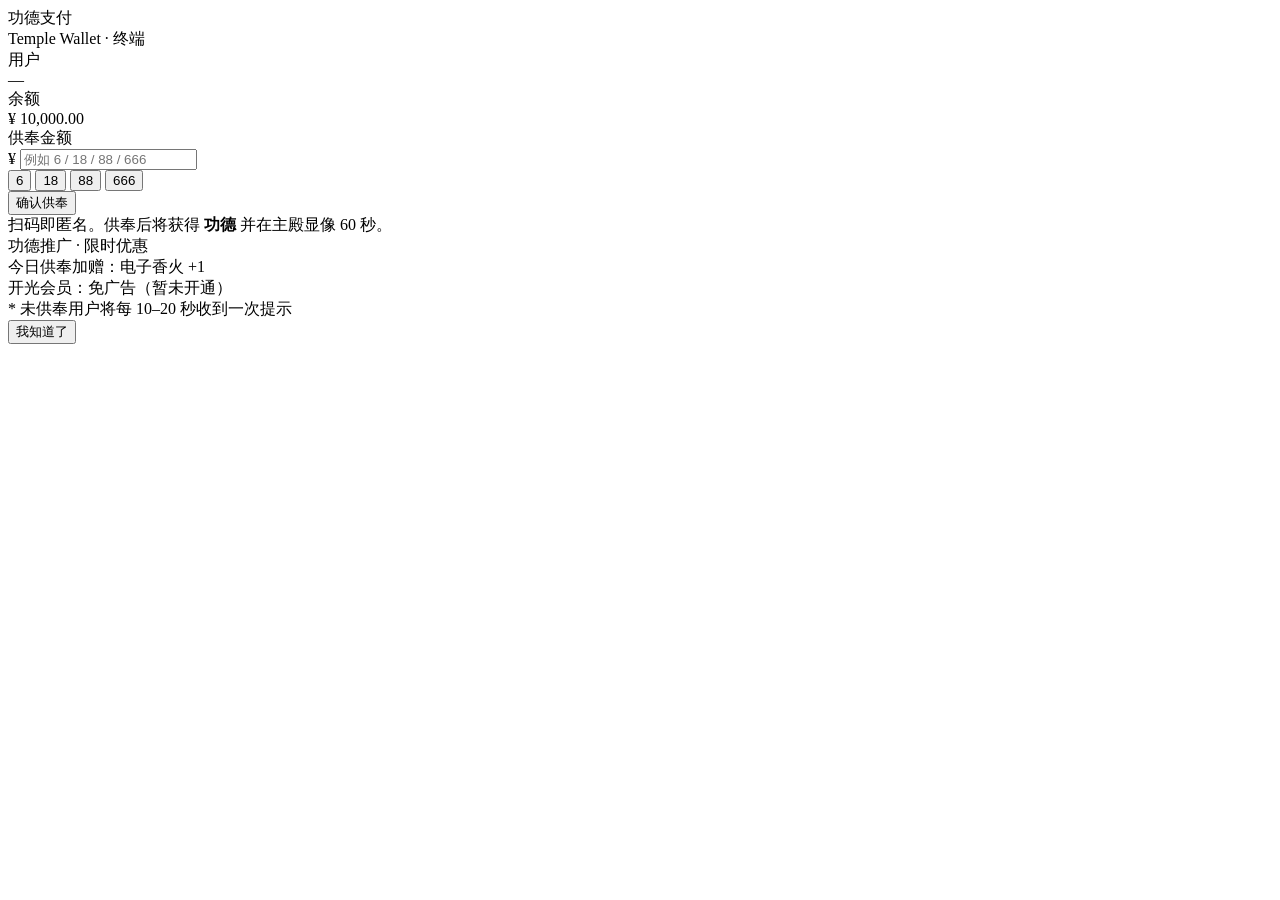
==== docs/pay/index.html @ ab02a0a1 "Add initial HTML structure for payment page" ====
<!doctype html>
<html lang="en">
<head>
  <meta charset="utf-8" />
  <meta name="viewport" content="width=device-width,initial-scale=1,maximum-scale=1" />
  <title>功德 Pay</title>
  <link rel="stylesheet" href="./pay.css" />
</head>
<body>
  <div id="phone">
    <header id="topbar">
      <div class="brand">功德支付</div>
      <div class="sub">Temple Wallet · 终端</div>
    </header>

    <main id="screen">
      <section class="card">
        <div class="row">
          <div class="label">用户</div>
          <div id="user" class="value mono">—</div>
        </div>
        <div class="row">
          <div class="label">余额</div>
          <div id="balance" class="value mono">¥ 10,000.00</div>
        </div>
      </section>

      <section class="card">
        <div class="title">供奉金额</div>
        <div class="inputWrap">
          <span class="yen">¥</span>
          <input id="amount" inputmode="decimal" placeholder="例如 6 / 18 / 88 / 666" />
        </div>

        <div class="quick">
          <button class="q" data-amt="6">6</button>
          <button class="q" data-amt="18">18</button>
          <button class="q" data-amt="88">88</button>
          <button class="q" data-amt="666">666</button>
        </div>

        <button id="donate" class="primary">确认供奉</button>
        <div id="status" class="status"></div>
      </section>

      <section class="hint">
        扫码即匿名。供奉后将获得 <b>功德</b> 并在主殿显像 60 秒。
      </section>
    </main>
  </div>

  <!-- Ad modal -->
  <div id="adModal" class="modal hidden" role="dialog" aria-modal="true">
    <div class="modalCard">
      <div class="adTitle">功德推广 · 限时优惠</div>
      <div class="adBody">
        <div class="adLine">今日供奉加赠：电子香火 +1</div>
        <div class="adLine">开光会员：免广告（暂未开通）</div>
        <div class="adLine tiny mono">* 未供奉用户将每 10–20 秒收到一次提示</div>
      </div>
      <button id="closeAd" class="ghost">我知道了</button>
    </div>
  </div>

  <script type="module" src="./pay.js"></script>
</body>
</html>
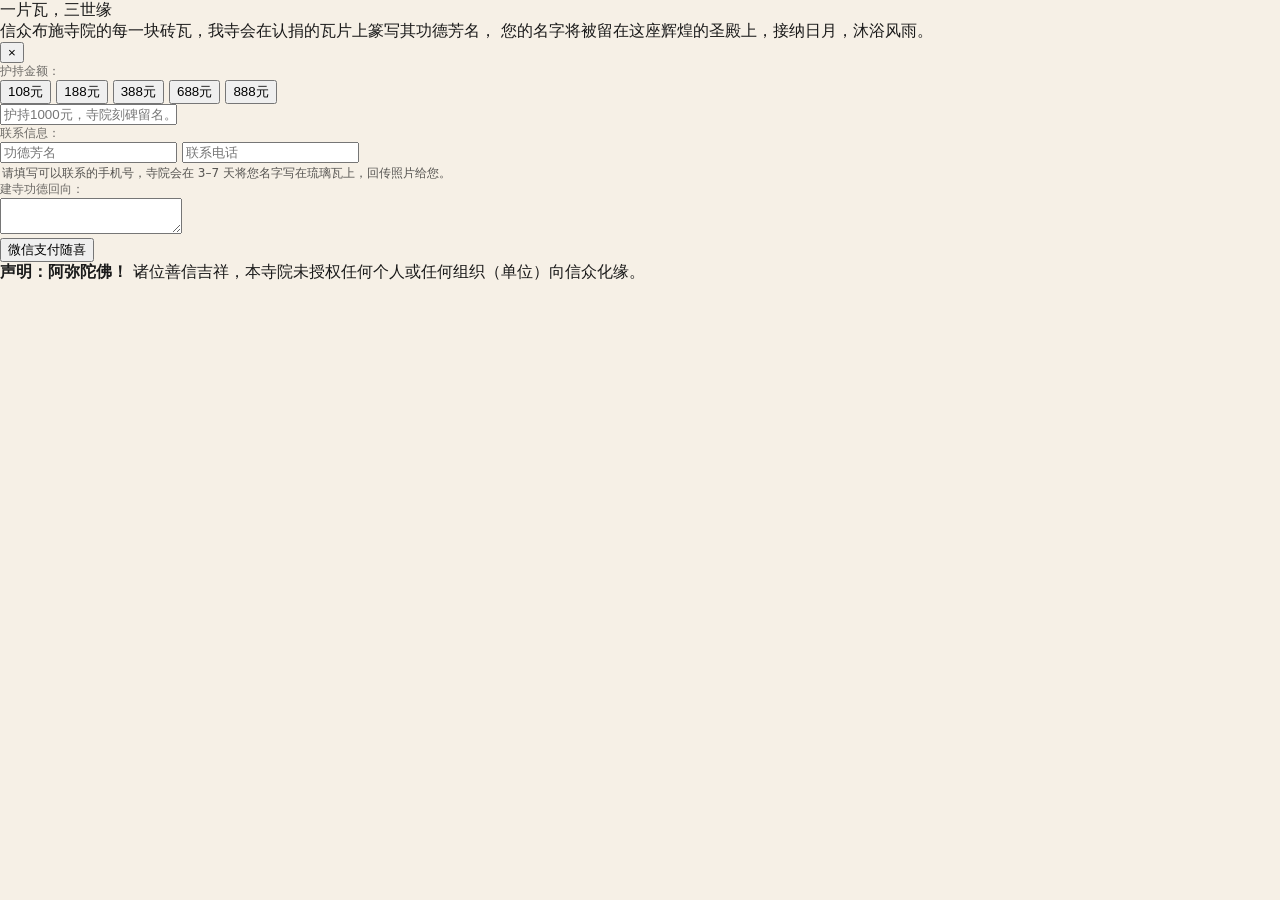
==== commit 3fcfefe3: "Update index.html" ====
--- a/docs/pay/index.html
+++ b/docs/pay/index.html
@@ -1,65 +1,64 @@
 <!doctype html>
-<html lang="en">
+<html lang="zh-CN">
 <head>
   <meta charset="utf-8" />
   <meta name="viewport" content="width=device-width,initial-scale=1,maximum-scale=1" />
-  <title>功德 Pay</title>
+  <title>功德支付</title>
   <link rel="stylesheet" href="./pay.css" />
 </head>
 <body>
-  <div id="phone">
-    <header id="topbar">
-      <div class="brand">功德支付</div>
-      <div class="sub">Temple Wallet · 终端</div>
-    </header>
-
-    <main id="screen">
-      <section class="card">
-        <div class="row">
-          <div class="label">用户</div>
-          <div id="user" class="value mono">—</div>
-        </div>
-        <div class="row">
-          <div class="label">余额</div>
-          <div id="balance" class="value mono">¥ 10,000.00</div>
-        </div>
-      </section>
-
-      <section class="card">
-        <div class="title">供奉金额</div>
-        <div class="inputWrap">
-          <span class="yen">¥</span>
-          <input id="amount" inputmode="decimal" placeholder="例如 6 / 18 / 88 / 666" />
-        </div>
-
-        <div class="quick">
-          <button class="q" data-amt="6">6</button>
-          <button class="q" data-amt="18">18</button>
-          <button class="q" data-amt="88">88</button>
-          <button class="q" data-amt="666">666</button>
-        </div>
-
-        <button id="donate" class="primary">确认供奉</button>
-        <div id="status" class="status"></div>
-      </section>
-
-      <section class="hint">
-        扫码即匿名。供奉后将获得 <b>功德</b> 并在主殿显像 60 秒。
-      </section>
-    </main>
+  <!-- background content (faded, like screenshot) -->
+  <div class="bg">
+    <div class="bg-title">一片瓦，三世缘</div>
+    <div class="bg-text">
+      信众布施寺院的每一块砖瓦，我寺会在认捐的瓦片上篆写其功德芳名，
+      您的名字将被留在这座辉煌的圣殿上，接纳日月，沐浴风雨。
+    </div>
   </div>
 
-  <!-- Ad modal -->
-  <div id="adModal" class="modal hidden" role="dialog" aria-modal="true">
-    <div class="modalCard">
-      <div class="adTitle">功德推广 · 限时优惠</div>
-      <div class="adBody">
-        <div class="adLine">今日供奉加赠：电子香火 +1</div>
-        <div class="adLine">开光会员：免广告（暂未开通）</div>
-        <div class="adLine tiny mono">* 未供奉用户将每 10–20 秒收到一次提示</div>
+  <!-- modal sheet -->
+  <div class="sheet">
+    <button class="close" id="closeBtn" aria-label="close">×</button>
+
+    <div class="section">
+      <div class="label">护持金额：</div>
+      <div class="amt-grid" id="amtGrid">
+        <button class="amt selected" data-amt="108">108元</button>
+        <button class="amt" data-amt="188">188元</button>
+        <button class="amt" data-amt="388">388元</button>
+        <button class="amt" data-amt="688">688元</button>
+        <button class="amt" data-amt="888">888元</button>
+
+        <div class="amt custom">
+          <input id="customAmt" inputmode="decimal" placeholder="护持1000元，寺院刻碑留名。" />
+        </div>
       </div>
-      <button id="closeAd" class="ghost">我知道了</button>
     </div>
+
+    <div class="section">
+      <div class="label">联系信息：</div>
+      <input id="nameInput" class="field" placeholder="功德芳名" />
+      <input id="phoneInput" class="field" inputmode="tel" placeholder="联系电话" />
+      <div class="hint">
+        请填写可以联系的手机号，寺院会在 3–7 天将您名字写在琉璃瓦上，回传照片给您。
+      </div>
+    </div>
+
+    <div class="section">
+      <div class="label">建寺功德回向：</div>
+      <textarea id="wishInput" class="field textarea" placeholder=""></textarea>
+    </div>
+
+    <button id="payBtn" class="pay">
+      微信支付随喜
+    </button>
+
+    <div class="disclaimer">
+      <b>声明：阿弥陀佛！</b> 诸位善信吉祥，本寺院未授权任何个人或任何组织（单位）向信众化缘。
+    </div>
+
+    <div class="status" id="status"></div>
+    <div class="mini" id="miniUser"></div>
   </div>
 
   <script type="module" src="./pay.js"></script>
--- a/docs/pay/pay.css
+++ b/docs/pay/pay.css
@@ -0,0 +1,166 @@
+html, body {
+  height: 100%;
+  margin: 0;
+  background: #f6f0e6;
+  font-family: ui-sans-serif, system-ui, -apple-system, Segoe UI, Roboto, Arial;
+  color: #1a1a1a;
+}
+
+#phone {
+  max-width: 420px;
+  margin: 0 auto;
+  min-height: 100%;
+  padding: 14px 12px 20px;
+  box-sizing: border-box;
+}
+
+#topbar {
+  padding: 10px 10px 14px;
+  border-radius: 16px;
+  background: linear-gradient(180deg, rgba(255,255,255,0.85), rgba(255,255,255,0.55));
+  border: 1px solid rgba(0,0,0,0.08);
+  backdrop-filter: blur(8px);
+}
+
+.brand {
+  font-weight: 650;
+  letter-spacing: 1px;
+  font-size: 18px;
+}
+
+.sub {
+  margin-top: 3px;
+  opacity: 0.62;
+  font-size: 12px;
+}
+
+#screen {
+  margin-top: 12px;
+  display: grid;
+  gap: 12px;
+}
+
+.card {
+  border-radius: 18px;
+  padding: 14px;
+  background: rgba(255,255,255,0.78);
+  border: 1px solid rgba(0,0,0,0.08);
+  box-shadow: 0 18px 40px rgba(0,0,0,0.06);
+}
+
+.row {
+  display: flex;
+  justify-content: space-between;
+  align-items: baseline;
+  padding: 6px 0;
+}
+.label { opacity: 0.62; font-size: 12px; }
+.value { font-weight: 600; }
+.mono { font-family: ui-monospace, SFMono-Regular, Menlo, Consolas, monospace; }
+
+.title {
+  font-weight: 650;
+  margin-bottom: 10px;
+  letter-spacing: 0.6px;
+}
+
+.inputWrap {
+  display: flex;
+  align-items: center;
+  gap: 10px;
+  border-radius: 14px;
+  border: 1px solid rgba(0,0,0,0.10);
+  background: rgba(250, 246, 238, 0.85);
+  padding: 10px 12px;
+}
+
+.yen { opacity: 0.75; font-weight: 650; }
+
+#amount {
+  width: 100%;
+  border: 0;
+  outline: none;
+  background: transparent;
+  font-size: 16px;
+}
+
+.quick {
+  display: grid;
+  grid-template-columns: repeat(4, 1fr);
+  gap: 8px;
+  margin: 10px 0 12px;
+}
+
+.q {
+  border: 1px solid rgba(0,0,0,0.10);
+  background: rgba(255,255,255,0.85);
+  border-radius: 14px;
+  padding: 10px 0;
+  cursor: pointer;
+}
+
+.primary {
+  width: 100%;
+  border: 1px solid rgba(0,0,0,0.12);
+  background: #1a1a1a;
+  color: #fff;
+  padding: 12px 12px;
+  border-radius: 16px;
+  cursor: pointer;
+  font-weight: 650;
+  letter-spacing: 0.6px;
+}
+
+.status {
+  margin-top: 10px;
+  font-size: 12px;
+  opacity: 0.75;
+  min-height: 16px;
+}
+
+.hint {
+  opacity: 0.72;
+  font-size: 12px;
+  line-height: 1.35;
+  padding: 2px 2px 0;
+}
+
+/* Ads */
+.modal {
+  position: fixed;
+  inset: 0;
+  background: rgba(0,0,0,0.38);
+  display: grid;
+  place-items: center;
+  padding: 18px;
+}
+
+.modal.hidden { display: none; }
+
+.modalCard {
+  width: min(420px, 100%);
+  border-radius: 18px;
+  background: rgba(255,255,255,0.92);
+  border: 1px solid rgba(0,0,0,0.10);
+  padding: 14px;
+  box-shadow: 0 28px 60px rgba(0,0,0,0.18);
+}
+
+.adTitle {
+  font-weight: 700;
+  letter-spacing: 0.6px;
+  margin-bottom: 10px;
+}
+
+.adLine { margin: 6px 0; }
+.tiny { font-size: 11px; opacity: 0.7; }
+
+.ghost {
+  width: 100%;
+  margin-top: 12px;
+  padding: 10px 12px;
+  border-radius: 14px;
+  border: 1px solid rgba(0,0,0,0.12);
+  background: rgba(255,255,255,0.8);
+  cursor: pointer;
+}
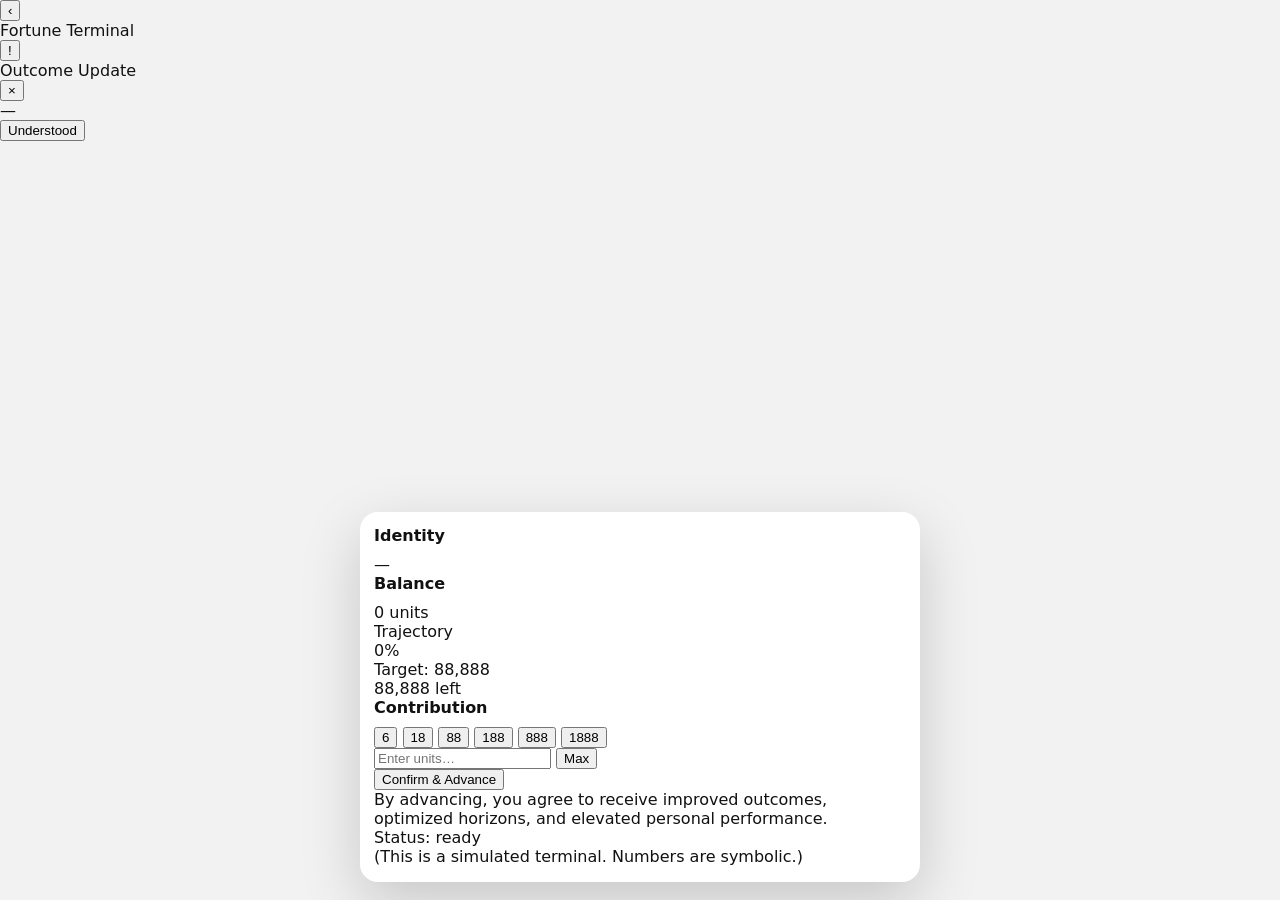
==== commit ae8fcf9e: "Update index.html" ====
--- a/docs/pay/index.html
+++ b/docs/pay/index.html
@@ -1,66 +1,98 @@
 <!doctype html>
-<html lang="zh-CN">
+<html lang="en">
 <head>
   <meta charset="utf-8" />
-  <meta name="viewport" content="width=device-width,initial-scale=1,maximum-scale=1" />
-  <title>功德支付</title>
+  <meta name="viewport" content="width=device-width,initial-scale=1, viewport-fit=cover" />
+  <title>Fortune Terminal</title>
   <link rel="stylesheet" href="./pay.css" />
 </head>
 <body>
-  <!-- background content (faded, like screenshot) -->
-  <div class="bg">
-    <div class="bg-title">一片瓦，三世缘</div>
-    <div class="bg-text">
-      信众布施寺院的每一块砖瓦，我寺会在认捐的瓦片上篆写其功德芳名，
-      您的名字将被留在这座辉煌的圣殿上，接纳日月，沐浴风雨。
+  <div class="phone">
+    <header class="topbar">
+      <button class="icon" id="backBtn" aria-label="Back">‹</button>
+      <div class="title">Fortune Terminal</div>
+      <button class="icon" id="warnBtn" aria-label="Info">!</button>
+    </header>
+
+    <main class="sheet">
+      <section class="card">
+        <div class="row">
+          <div class="label">Identity</div>
+          <div class="value mono" id="username">—</div>
+        </div>
+
+        <div class="row">
+          <div class="label">Balance</div>
+          <div class="value mono"><span id="total">0</span> units</div>
+        </div>
+
+        <div class="progressWrap">
+          <div class="progressTop">
+            <div class="muted">Trajectory</div>
+            <div class="muted mono"><span id="pct">0</span>%</div>
+          </div>
+          <div class="bar">
+            <div class="fill" id="fill"></div>
+          </div>
+          <div class="progressBottom">
+            <div class="muted">Target: 88,888</div>
+            <div class="muted mono"><span id="remaining">88,888</span> left</div>
+          </div>
+        </div>
+      </section>
+
+      <section class="card">
+        <div class="label">Contribution</div>
+
+        <div class="presetRow">
+          <button class="pill" data-amt="6">6</button>
+          <button class="pill" data-amt="18">18</button>
+          <button class="pill" data-amt="88">88</button>
+          <button class="pill" data-amt="188">188</button>
+          <button class="pill" data-amt="888">888</button>
+          <button class="pill" data-amt="1888">1888</button>
+        </div>
+
+        <div class="inputRow">
+          <input id="amountInput" inputmode="numeric" pattern="[0-9]*" placeholder="Enter units…" />
+          <button id="maxBtn" class="ghost">Max</button>
+        </div>
+
+        <button id="payBtn" class="payBtn">
+          Confirm &amp; Advance
+        </button>
+
+        <div class="fineprint">
+          By advancing, you agree to receive improved outcomes, optimized horizons, and elevated personal performance.
+        </div>
+      </section>
+
+      <section class="card soft">
+        <div class="tiny">
+          Status: <span id="status" class="mono">ready</span>
+        </div>
+        <div class="tiny">
+          (This is a simulated terminal. Numbers are symbolic.)
+        </div>
+      </section>
+    </main>
+  </div>
+
+  <!-- modal -->
+  <div class="modal" id="modal" aria-hidden="true">
+    <div class="modalBackdrop" id="modalClose"></div>
+    <div class="modalCard">
+      <div class="modalHeader">
+        <div class="modalTitle">Outcome Update</div>
+        <button class="icon" id="modalX" aria-label="Close">×</button>
+      </div>
+      <div class="modalBody" id="modalBody">
+        —
+      </div>
+      <button class="modalBtn" id="modalOk">Understood</button>
     </div>
   </div>
 
-  <!-- modal sheet -->
-  <div class="sheet">
-    <button class="close" id="closeBtn" aria-label="close">×</button>
-
-    <div class="section">
-      <div class="label">护持金额：</div>
-      <div class="amt-grid" id="amtGrid">
-        <button class="amt selected" data-amt="108">108元</button>
-        <button class="amt" data-amt="188">188元</button>
-        <button class="amt" data-amt="388">388元</button>
-        <button class="amt" data-amt="688">688元</button>
-        <button class="amt" data-amt="888">888元</button>
-
-        <div class="amt custom">
-          <input id="customAmt" inputmode="decimal" placeholder="护持1000元，寺院刻碑留名。" />
-        </div>
-      </div>
-    </div>
-
-    <div class="section">
-      <div class="label">联系信息：</div>
-      <input id="nameInput" class="field" placeholder="功德芳名" />
-      <input id="phoneInput" class="field" inputmode="tel" placeholder="联系电话" />
-      <div class="hint">
-        请填写可以联系的手机号，寺院会在 3–7 天将您名字写在琉璃瓦上，回传照片给您。
-      </div>
-    </div>
-
-    <div class="section">
-      <div class="label">建寺功德回向：</div>
-      <textarea id="wishInput" class="field textarea" placeholder=""></textarea>
-    </div>
-
-    <button id="payBtn" class="pay">
-      微信支付随喜
-    </button>
-
-    <div class="disclaimer">
-      <b>声明：阿弥陀佛！</b> 诸位善信吉祥，本寺院未授权任何个人或任何组织（单位）向信众化缘。
-    </div>
-
-    <div class="status" id="status"></div>
-    <div class="mini" id="miniUser"></div>
-  </div>
-
-  <script type="module" src="./pay.js"></script>
+  <script type="module" src="./pay.js?v=pay3"></script>
 </body>
 </html>
--- a/docs/pay/pay.css
+++ b/docs/pay/pay.css
@@ -1,166 +1,166 @@
 html, body {
   height: 100%;
   margin: 0;
-  background: #f6f0e6;
-  font-family: ui-sans-serif, system-ui, -apple-system, Segoe UI, Roboto, Arial;
-  color: #1a1a1a;
+  font-family: ui-sans-serif, system-ui, -apple-system, "PingFang SC", "Hiragino Sans GB", "Microsoft YaHei", Arial;
+  background: #f2f2f2;
+  color: #111;
 }
 
-#phone {
-  max-width: 420px;
+.bg {
+  padding: 22px 18px 260px;
+  max-width: 520px;
   margin: 0 auto;
-  min-height: 100%;
-  padding: 14px 12px 20px;
+  opacity: 0.55;
+}
+
+.bg-title {
+  font-size: 18px;
+  font-weight: 700;
+  text-align: center;
+  margin: 8px 0 14px;
+}
+
+.bg-text {
+  font-size: 16px;
+  line-height: 1.6;
+  color: #111;
+}
+
+/* Modal sheet */
+.sheet {
+  position: fixed;
+  left: 12px;
+  right: 12px;
+  bottom: 18px;
+  max-width: 560px;
+  margin: 0 auto;
+
+  background: #fff;
+  border-radius: 18px;
+  box-shadow: 0 20px 60px rgba(0,0,0,0.18);
+  padding: 14px 14px 16px;
   box-sizing: border-box;
 }
 
-#topbar {
-  padding: 10px 10px 14px;
-  border-radius: 16px;
-  background: linear-gradient(180deg, rgba(255,255,255,0.85), rgba(255,255,255,0.55));
+.close {
+  position: absolute;
+  right: 10px;
+  top: 8px;
+  width: 34px;
+  height: 34px;
+  border-radius: 999px;
   border: 1px solid rgba(0,0,0,0.08);
-  backdrop-filter: blur(8px);
+  background: #fff;
+  font-size: 22px;
+  line-height: 32px;
+  cursor: pointer;
+  color: rgba(0,0,0,0.55);
 }
 
-.brand {
+.section { margin-top: 14px; }
+
+.label {
+  font-size: 16px;
   font-weight: 650;
-  letter-spacing: 1px;
-  font-size: 18px;
+  margin-bottom: 10px;
 }
 
-.sub {
-  margin-top: 3px;
-  opacity: 0.62;
-  font-size: 12px;
+.amt-grid {
+  display: grid;
+  grid-template-columns: repeat(4, 1fr);
+  gap: 10px;
 }
 
-#screen {
-  margin-top: 12px;
-  display: grid;
-  gap: 12px;
+.amt {
+  border-radius: 10px;
+  border: 1px solid rgba(0,0,0,0.14);
+  background: #fff;
+  padding: 12px 0;
+  font-size: 16px;
+  cursor: pointer;
 }
 
-.card {
-  border-radius: 18px;
-  padding: 14px;
-  background: rgba(255,255,255,0.78);
-  border: 1px solid rgba(0,0,0,0.08);
-  box-shadow: 0 18px 40px rgba(0,0,0,0.06);
+.amt.selected {
+  border: 2px solid #4a82ff;
+  padding: 11px 0; /* compensate for thicker border */
 }
 
-.row {
+.amt.custom {
+  grid-column: 2 / 5;
+  border-radius: 10px;
+  border: 1px solid rgba(0,0,0,0.14);
+  padding: 0;
   display: flex;
-  justify-content: space-between;
-  align-items: baseline;
-  padding: 6px 0;
-}
-.label { opacity: 0.62; font-size: 12px; }
-.value { font-weight: 600; }
-.mono { font-family: ui-monospace, SFMono-Regular, Menlo, Consolas, monospace; }
-
-.title {
-  font-weight: 650;
-  margin-bottom: 10px;
-  letter-spacing: 0.6px;
+  align-items: center;
+  background: #fff;
 }
 
-.inputWrap {
-  display: flex;
-  align-items: center;
-  gap: 10px;
-  border-radius: 14px;
-  border: 1px solid rgba(0,0,0,0.10);
-  background: rgba(250, 246, 238, 0.85);
-  padding: 10px 12px;
-}
-
-.yen { opacity: 0.75; font-weight: 650; }
-
-#amount {
+.amt.custom input {
   width: 100%;
   border: 0;
   outline: none;
-  background: transparent;
-  font-size: 16px;
+  font-size: 15px;
+  padding: 12px 10px;
+  border-radius: 10px;
 }
 
-.quick {
-  display: grid;
-  grid-template-columns: repeat(4, 1fr);
-  gap: 8px;
-  margin: 10px 0 12px;
+.field {
+  width: 100%;
+  box-sizing: border-box;
+  border-radius: 10px;
+  border: 1px solid rgba(0,0,0,0.14);
+  padding: 12px 10px;
+  font-size: 16px;
+  margin-top: 10px;
 }
 
-.q {
-  border: 1px solid rgba(0,0,0,0.10);
-  background: rgba(255,255,255,0.85);
-  border-radius: 14px;
-  padding: 10px 0;
+.textarea {
+  min-height: 96px;
+  resize: none;
+}
+
+.hint {
+  margin-top: 10px;
+  font-size: 14px;
+  line-height: 1.4;
+  color: rgba(0,0,0,0.62);
+}
+
+.pay {
+  width: 100%;
+  margin-top: 16px;
+  border: 0;
+  border-radius: 12px;
+  background: #07c160; /* WeChat green */
+  color: #fff;
+  padding: 14px 12px;
+  font-size: 18px;
+  font-weight: 700;
   cursor: pointer;
 }
 
-.primary {
-  width: 100%;
-  border: 1px solid rgba(0,0,0,0.12);
-  background: #1a1a1a;
-  color: #fff;
-  padding: 12px 12px;
-  border-radius: 16px;
-  cursor: pointer;
-  font-weight: 650;
-  letter-spacing: 0.6px;
+.pay:disabled {
+  opacity: 0.65;
+  cursor: not-allowed;
+}
+
+.disclaimer {
+  margin-top: 12px;
+  color: #d10000;
+  font-size: 14px;
+  line-height: 1.45;
 }
 
 .status {
   margin-top: 10px;
-  font-size: 12px;
-  opacity: 0.75;
-  min-height: 16px;
+  font-size: 14px;
+  color: rgba(0,0,0,0.65);
+  min-height: 18px;
 }
 
-.hint {
-  opacity: 0.72;
+.mini {
+  margin-top: 6px;
   font-size: 12px;
-  line-height: 1.35;
-  padding: 2px 2px 0;
+  color: rgba(0,0,0,0.48);
+  font-family: ui-monospace, SFMono-Regular, Menlo, Consolas, monospace;
 }
-
-/* Ads */
-.modal {
-  position: fixed;
-  inset: 0;
-  background: rgba(0,0,0,0.38);
-  display: grid;
-  place-items: center;
-  padding: 18px;
-}
-
-.modal.hidden { display: none; }
-
-.modalCard {
-  width: min(420px, 100%);
-  border-radius: 18px;
-  background: rgba(255,255,255,0.92);
-  border: 1px solid rgba(0,0,0,0.10);
-  padding: 14px;
-  box-shadow: 0 28px 60px rgba(0,0,0,0.18);
-}
-
-.adTitle {
-  font-weight: 700;
-  letter-spacing: 0.6px;
-  margin-bottom: 10px;
-}
-
-.adLine { margin: 6px 0; }
-.tiny { font-size: 11px; opacity: 0.7; }
-
-.ghost {
-  width: 100%;
-  margin-top: 12px;
-  padding: 10px 12px;
-  border-radius: 14px;
-  border: 1px solid rgba(0,0,0,0.12);
-  background: rgba(255,255,255,0.8);
-  cursor: pointer;
-}
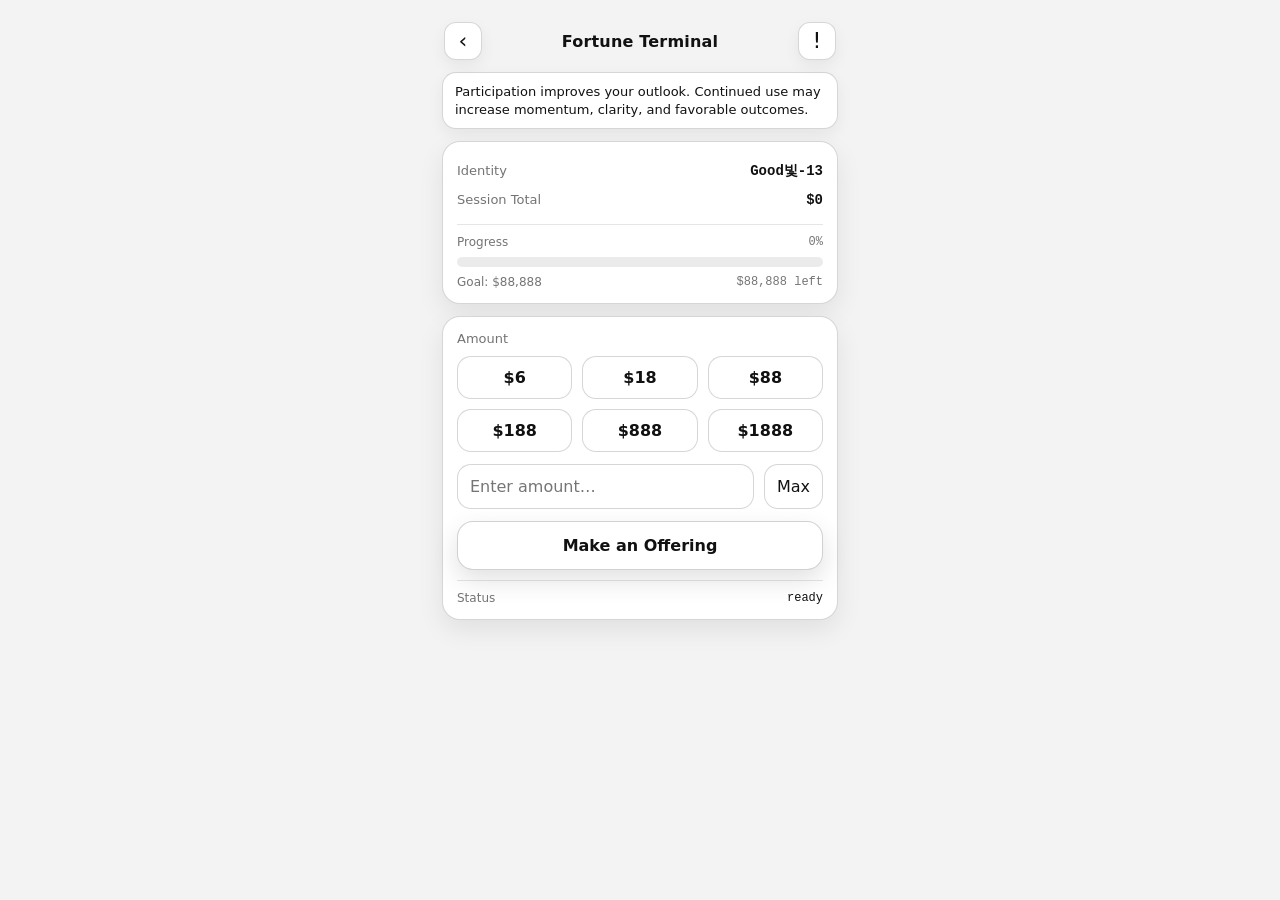
==== commit 3e62ee3f: "Update index.html" ====
--- a/docs/pay/index.html
+++ b/docs/pay/index.html
@@ -4,7 +4,7 @@
   <meta charset="utf-8" />
   <meta name="viewport" content="width=device-width,initial-scale=1, viewport-fit=cover" />
   <title>Fortune Terminal</title>
-  <link rel="stylesheet" href="./pay.css" />
+  <link rel="stylesheet" href="./pay.css?v=flat1" />
 </head>
 <body>
   <div class="phone">
@@ -14,6 +14,11 @@
       <button class="icon" id="warnBtn" aria-label="Info">!</button>
     </header>
 
+    <!-- more obvious, at the top -->
+    <div class="notice">
+      Participation improves your outlook. Continued use may increase momentum, clarity, and favorable outcomes.
+    </div>
+
     <main class="sheet">
       <section class="card">
         <div class="row">
@@ -22,57 +27,51 @@
         </div>
 
         <div class="row">
-          <div class="label">Balance</div>
-          <div class="value mono"><span id="total">0</span> units</div>
+          <div class="label">Session Total</div>
+          <div class="value mono">$<span id="total">0</span></div>
         </div>
 
         <div class="progressWrap">
           <div class="progressTop">
-            <div class="muted">Trajectory</div>
+            <div class="muted">Progress</div>
             <div class="muted mono"><span id="pct">0</span>%</div>
           </div>
+
           <div class="bar">
             <div class="fill" id="fill"></div>
           </div>
+
           <div class="progressBottom">
-            <div class="muted">Target: 88,888</div>
-            <div class="muted mono"><span id="remaining">88,888</span> left</div>
+            <div class="muted">Goal: $88,888</div>
+            <div class="muted mono">$<span id="remaining">88,888</span> left</div>
           </div>
         </div>
       </section>
 
       <section class="card">
-        <div class="label">Contribution</div>
+        <div class="label">Amount</div>
 
         <div class="presetRow">
-          <button class="pill" data-amt="6">6</button>
-          <button class="pill" data-amt="18">18</button>
-          <button class="pill" data-amt="88">88</button>
-          <button class="pill" data-amt="188">188</button>
-          <button class="pill" data-amt="888">888</button>
-          <button class="pill" data-amt="1888">1888</button>
+          <button class="pill" data-amt="6">$6</button>
+          <button class="pill" data-amt="18">$18</button>
+          <button class="pill" data-amt="88">$88</button>
+          <button class="pill" data-amt="188">$188</button>
+          <button class="pill" data-amt="888">$888</button>
+          <button class="pill" data-amt="1888">$1888</button>
         </div>
 
         <div class="inputRow">
-          <input id="amountInput" inputmode="numeric" pattern="[0-9]*" placeholder="Enter units…" />
+          <input id="amountInput" inputmode="numeric" pattern="[0-9]*" placeholder="Enter amount…" />
           <button id="maxBtn" class="ghost">Max</button>
         </div>
 
         <button id="payBtn" class="payBtn">
-          Confirm &amp; Advance
+          Make an Offering
         </button>
 
-        <div class="fineprint">
-          By advancing, you agree to receive improved outcomes, optimized horizons, and elevated personal performance.
-        </div>
-      </section>
-
-      <section class="card soft">
-        <div class="tiny">
-          Status: <span id="status" class="mono">ready</span>
-        </div>
-        <div class="tiny">
-          (This is a simulated terminal. Numbers are symbolic.)
+        <div class="statusRow">
+          <span class="muted">Status</span>
+          <span id="status" class="mono">ready</span>
         </div>
       </section>
     </main>
@@ -86,13 +85,11 @@
         <div class="modalTitle">Outcome Update</div>
         <button class="icon" id="modalX" aria-label="Close">×</button>
       </div>
-      <div class="modalBody" id="modalBody">
-        —
-      </div>
-      <button class="modalBtn" id="modalOk">Understood</button>
+      <div class="modalBody" id="modalBody">—</div>
+      <button class="modalBtn" id="modalOk">Continue</button>
     </div>
   </div>
 
-  <script type="module" src="./pay.js?v=pay3"></script>
+  <script type="module" src="./pay.js?v=flat1"></script>
 </body>
 </html>
--- a/docs/pay/pay.css
+++ b/docs/pay/pay.css
@@ -1,166 +1,294 @@
-html, body {
-  height: 100%;
-  margin: 0;
-  font-family: ui-sans-serif, system-ui, -apple-system, "PingFang SC", "Hiragino Sans GB", "Microsoft YaHei", Arial;
-  background: #f2f2f2;
-  color: #111;
-}
-
-.bg {
-  padding: 22px 18px 260px;
-  max-width: 520px;
+:root{
+  --bg: #f3f3f3;
+  --paper: #ffffff;
+  --ink: #111111;
+  --muted: rgba(0,0,0,0.55);
+  --line: rgba(0,0,0,0.16);
+  --blue: #2f6cff;      /* terminal blue accent */
+  --blueSoft: rgba(47,108,255,0.14);
+  --shadow: 0 10px 26px rgba(0,0,0,0.12);
+}
+
+*{ box-sizing:border-box; }
+
+html,body{
+  height:100%;
+  margin:0;
+  background: var(--bg);
+  color: var(--ink);
+
+  font-family: system-ui, -apple-system, Segoe UI, Roboto, Arial;
+
+  /* mobile consistency */
+  -webkit-text-size-adjust: 100%;
+  text-size-adjust: 100%;
+
+  overscroll-behavior: none;
+}
+
+button, input{
+  font: inherit;
+  color: inherit;
+  border: none;
+  background: none;
+  -webkit-appearance: none;
+  appearance: none;
+}
+
+.phone{
+  width: min(420px, 100%);
   margin: 0 auto;
+  min-height: 100vh;
+  padding:
+    calc(14px + env(safe-area-inset-top))
+    12px
+    calc(22px + env(safe-area-inset-bottom));
+}
+
+.topbar{
+  display:flex;
+  align-items:center;
+  justify-content:space-between;
+  gap:10px;
+  padding: 8px 2px 12px;
+}
+
+.title{
+  font-weight: 700;
+  letter-spacing: 0.2px;
+}
+
+.icon{
+  width: 38px;
+  height: 38px;
+  border-radius: 12px;
+  border: 1px solid var(--line);
+  background: var(--paper);
+  display:grid;
+  place-items:center;
+  cursor:pointer;
+  font-size: 22px;
+  line-height: 1;
+  box-shadow: 0 6px 16px rgba(0,0,0,0.06);
+}
+
+.notice{
+  border: 1px solid var(--line);
+  background: var(--paper);
+  border-radius: 14px;
+  padding: 10px 12px;
+  font-size: 13px;
+  line-height: 1.35;
+  box-shadow: 0 6px 16px rgba(0,0,0,0.06);
+  margin: 0 0 12px;
+}
+
+.sheet{
+  display:flex;
+  flex-direction:column;
+  gap: 12px;
+}
+
+.card{
+  background: var(--paper);
+  border: 1px solid var(--line);
+  border-radius: 18px;
+  padding: 14px;
+  box-shadow: 0 10px 26px rgba(0,0,0,0.08);
+}
+
+.row{
+  display:flex;
+  justify-content:space-between;
+  align-items:baseline;
+  gap: 10px;
+  padding: 6px 0;
+}
+
+.label{
+  font-size: 13px;
+  color: var(--muted);
+}
+
+.value{
+  font-size: 14px;
+  font-weight: 650;
+}
+
+.mono{
+  font-family: ui-monospace, SFMono-Regular, Menlo, Monaco, Consolas, "Liberation Mono", monospace;
+}
+
+.muted{ color: var(--muted); }
+
+.progressWrap{
+  margin-top: 10px;
+  padding-top: 10px;
+  border-top: 1px solid rgba(0,0,0,0.10);
+}
+
+.progressTop, .progressBottom{
+  display:flex;
+  justify-content:space-between;
+  align-items:center;
+  font-size: 12px;
+}
+
+.bar{
+  margin: 8px 0;
+  height: 10px;
+  border-radius: 999px;
+  background: rgba(0,0,0,0.08);
+  overflow:hidden;
+}
+
+.fill{
+  height:100%;
+  width: 0%;
+  border-radius: 999px;
+  background: var(--blue);
+  transition: width 220ms ease;
+}
+
+/* presets: simple grid, consistent */
+.presetRow{
+  display:grid;
+  grid-template-columns: repeat(3, minmax(0, 1fr));
+  gap: 10px;
+  margin: 10px 0 12px;
+}
+
+.pill{
+  width: 100%;
+  padding: 11px 12px;
+  border-radius: 14px;
+  border: 1px solid var(--line);
+  background: var(--paper);
+  cursor:pointer;
+  font-weight: 750;
+  text-align:center;
+}
+
+.pill.active{
+  border-color: rgba(47,108,255,0.65);
+  box-shadow: 0 0 0 3px var(--blueSoft);
+}
+
+.inputRow{
+  display:flex;
+  gap: 10px;
+}
+
+#amountInput{
+  flex:1;
+  padding: 12px 12px;
+  border-radius: 14px;
+  border: 1px solid var(--line);
+  background: var(--paper);
+  font-size: 16px; /* prevents iOS zoom */
+  outline: none;
+}
+
+.ghost{
+  padding: 12px 12px;
+  border-radius: 14px;
+  border: 1px solid var(--line);
+  background: var(--paper);
+  cursor:pointer;
+}
+
+.payBtn{
+  width:100%;
+  margin-top: 12px;
+  padding: 14px 14px;
+  border-radius: 16px;
+  border: 1px solid rgba(0,0,0,0.18);
+  background: var(--paper);
+  color: var(--ink);
+  font-weight: 850;
+  cursor:pointer;
+  box-shadow: var(--shadow);
+}
+
+.payBtn:active{
+  transform: translateY(1px);
+  box-shadow: 0 8px 20px rgba(0,0,0,0.10);
+}
+
+.payBtn:disabled{
   opacity: 0.55;
-}
-
-.bg-title {
-  font-size: 18px;
-  font-weight: 700;
-  text-align: center;
-  margin: 8px 0 14px;
-}
-
-.bg-text {
-  font-size: 16px;
-  line-height: 1.6;
-  color: #111;
-}
-
-/* Modal sheet */
-.sheet {
+  cursor:not-allowed;
+  box-shadow: none;
+}
+
+.statusRow{
+  margin-top: 10px;
+  display:flex;
+  justify-content:space-between;
+  font-size: 12px;
+  padding-top: 10px;
+  border-top: 1px solid rgba(0,0,0,0.10);
+}
+
+/* modal: flat */
+.modal{
   position: fixed;
-  left: 12px;
-  right: 12px;
-  bottom: 18px;
-  max-width: 560px;
-  margin: 0 auto;
-
-  background: #fff;
+  inset: 0;
+  display:none;
+  z-index: 50;
+}
+.modal[aria-hidden="false"]{ display:block; }
+
+.modalBackdrop{
+  position:absolute;
+  inset:0;
+  background: rgba(0,0,0,0.35);
+}
+
+.modalCard{
+  position:absolute;
+  left: 50%;
+  top: 16%;
+  transform: translateX(-50%);
+  width: min(420px, calc(100% - 24px));
+  background: var(--paper);
+  border: 1px solid var(--line);
   border-radius: 18px;
-  box-shadow: 0 20px 60px rgba(0,0,0,0.18);
-  padding: 14px 14px 16px;
-  box-sizing: border-box;
-}
-
-.close {
-  position: absolute;
-  right: 10px;
-  top: 8px;
-  width: 34px;
-  height: 34px;
-  border-radius: 999px;
-  border: 1px solid rgba(0,0,0,0.08);
-  background: #fff;
-  font-size: 22px;
-  line-height: 32px;
-  cursor: pointer;
-  color: rgba(0,0,0,0.55);
-}
-
-.section { margin-top: 14px; }
-
-.label {
-  font-size: 16px;
-  font-weight: 650;
-  margin-bottom: 10px;
-}
-
-.amt-grid {
-  display: grid;
-  grid-template-columns: repeat(4, 1fr);
-  gap: 10px;
-}
-
-.amt {
-  border-radius: 10px;
-  border: 1px solid rgba(0,0,0,0.14);
-  background: #fff;
-  padding: 12px 0;
-  font-size: 16px;
-  cursor: pointer;
-}
-
-.amt.selected {
-  border: 2px solid #4a82ff;
-  padding: 11px 0; /* compensate for thicker border */
-}
-
-.amt.custom {
-  grid-column: 2 / 5;
-  border-radius: 10px;
-  border: 1px solid rgba(0,0,0,0.14);
-  padding: 0;
-  display: flex;
-  align-items: center;
-  background: #fff;
-}
-
-.amt.custom input {
-  width: 100%;
-  border: 0;
-  outline: none;
-  font-size: 15px;
-  padding: 12px 10px;
-  border-radius: 10px;
-}
-
-.field {
-  width: 100%;
-  box-sizing: border-box;
-  border-radius: 10px;
-  border: 1px solid rgba(0,0,0,0.14);
-  padding: 12px 10px;
-  font-size: 16px;
-  margin-top: 10px;
-}
-
-.textarea {
-  min-height: 96px;
-  resize: none;
-}
-
-.hint {
-  margin-top: 10px;
-  font-size: 14px;
-  line-height: 1.4;
-  color: rgba(0,0,0,0.62);
-}
-
-.pay {
-  width: 100%;
-  margin-top: 16px;
-  border: 0;
-  border-radius: 12px;
-  background: #07c160; /* WeChat green */
-  color: #fff;
-  padding: 14px 12px;
-  font-size: 18px;
-  font-weight: 700;
-  cursor: pointer;
-}
-
-.pay:disabled {
-  opacity: 0.65;
-  cursor: not-allowed;
-}
-
-.disclaimer {
-  margin-top: 12px;
-  color: #d10000;
-  font-size: 14px;
-  line-height: 1.45;
-}
-
-.status {
-  margin-top: 10px;
-  font-size: 14px;
-  color: rgba(0,0,0,0.65);
-  min-height: 18px;
-}
-
-.mini {
-  margin-top: 6px;
-  font-size: 12px;
-  color: rgba(0,0,0,0.48);
-  font-family: ui-monospace, SFMono-Regular, Menlo, Consolas, monospace;
-}
+  box-shadow: var(--shadow);
+  padding: 12px;
+}
+
+.modalHeader{
+  display:flex;
+  align-items:center;
+  justify-content:space-between;
+  gap:10px;
+  padding: 6px 4px 10px;
+}
+
+.modalTitle{
+  font-weight: 850;
+}
+
+.modalBody{
+  padding: 10px 6px 12px;
+  color: rgba(0,0,0,0.78);
+  line-height: 1.35;
+}
+
+.modalBtn{
+  width:100%;
+  padding: 12px 14px;
+  border-radius: 14px;
+  border: 1px solid rgba(0,0,0,0.18);
+  background: var(--paper);
+  cursor:pointer;
+  font-weight: 800;
+  box-shadow: 0 8px 20px rgba(0,0,0,0.10);
+}
+
+@media (max-width: 380px){
+  .card{ padding: 12px; }
+  .presetRow{ gap: 8px; }
+  .pill{ padding: 10px 10px; }
+}
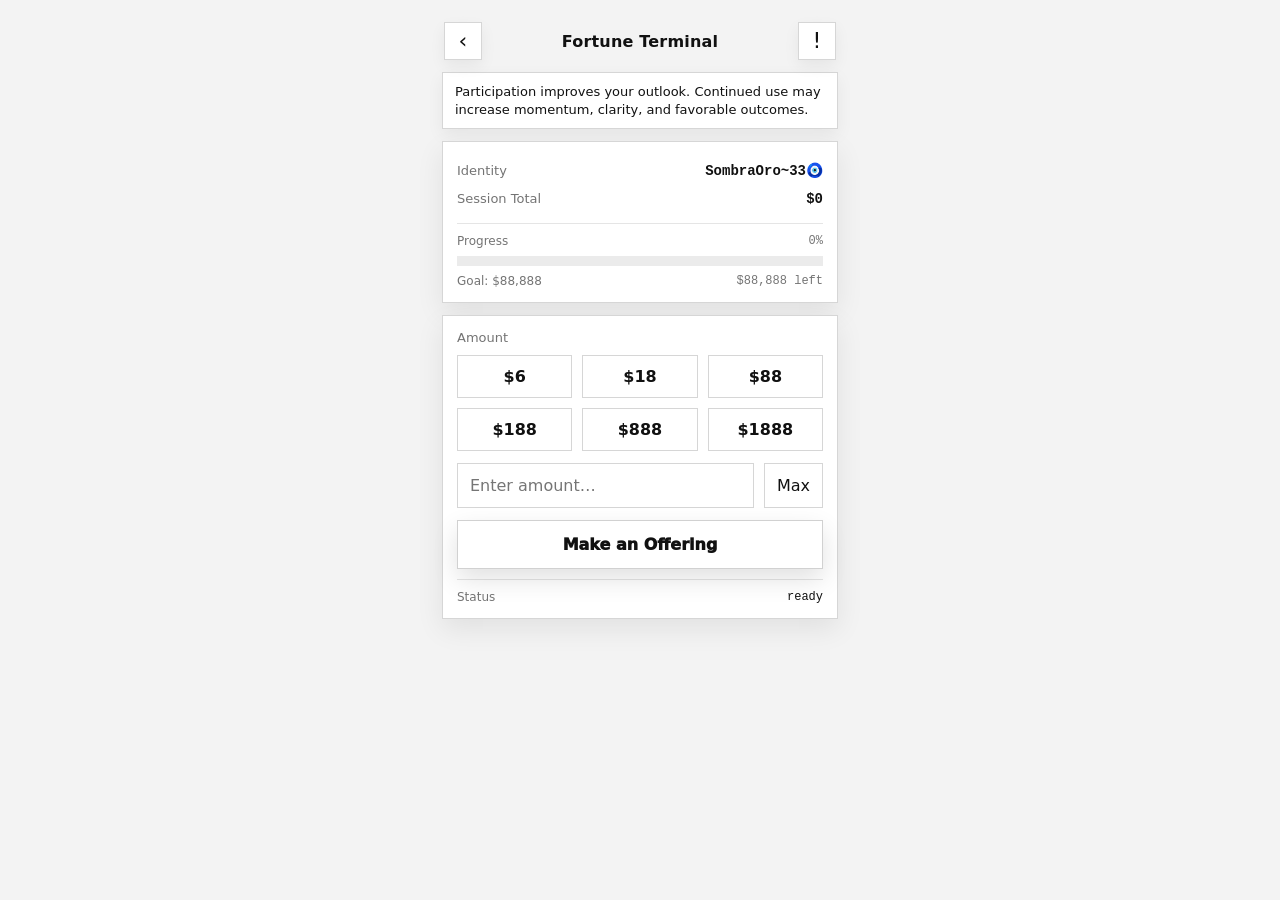
==== commit c3d01232: "Update index.html" ====
--- a/docs/pay/index.html
+++ b/docs/pay/index.html
@@ -4,7 +4,7 @@
   <meta charset="utf-8" />
   <meta name="viewport" content="width=device-width,initial-scale=1, viewport-fit=cover" />
   <title>Fortune Terminal</title>
-  <link rel="stylesheet" href="./pay.css?v=flat1" />
+  <link rel="stylesheet" href="./pay.css?v=redbox9" />
 </head>
 <body>
   <div class="phone">
@@ -77,19 +77,12 @@
     </main>
   </div>
 
-  <!-- modal -->
+  <!-- REDBOX modal shell ONLY (content + close button injected by pay.js) -->
   <div class="modal" id="modal" aria-hidden="true">
-    <div class="modalBackdrop" id="modalClose"></div>
-    <div class="modalCard">
-      <div class="modalHeader">
-        <div class="modalTitle">Outcome Update</div>
-        <button class="icon" id="modalX" aria-label="Close">×</button>
-      </div>
-      <div class="modalBody" id="modalBody">—</div>
-      <button class="modalBtn" id="modalOk">Continue</button>
-    </div>
+    <div class="modalBackdrop" id="modalClose" aria-label="Close"></div>
+    <div class="modalBody" id="modalBody"></div>
   </div>
 
-  <script type="module" src="./pay.js?v=flat1"></script>
+  <script type="module" src="./pay.js?v=redbox9"></script>
 </body>
 </html>
--- a/docs/pay/pay.css
+++ b/docs/pay/pay.css
@@ -4,25 +4,22 @@
   --ink: #111111;
   --muted: rgba(0,0,0,0.55);
   --line: rgba(0,0,0,0.16);
-  --blue: #2f6cff;      /* terminal blue accent */
+  --blue: #2f6cff;
   --blueSoft: rgba(47,108,255,0.14);
   --shadow: 0 10px 26px rgba(0,0,0,0.12);
 }
 
-*{ box-sizing:border-box; }
+*{ box-sizing:border-box; border-radius: 0 !important; }
 
 html,body{
   height:100%;
   margin:0;
   background: var(--bg);
   color: var(--ink);
-
   font-family: system-ui, -apple-system, Segoe UI, Roboto, Arial;
 
-  /* mobile consistency */
   -webkit-text-size-adjust: 100%;
   text-size-adjust: 100%;
-
   overscroll-behavior: none;
 }
 
@@ -54,14 +51,13 @@
 }
 
 .title{
-  font-weight: 700;
+  font-weight: 800;
   letter-spacing: 0.2px;
 }
 
 .icon{
   width: 38px;
   height: 38px;
-  border-radius: 12px;
   border: 1px solid var(--line);
   background: var(--paper);
   display:grid;
@@ -75,7 +71,6 @@
 .notice{
   border: 1px solid var(--line);
   background: var(--paper);
-  border-radius: 14px;
   padding: 10px 12px;
   font-size: 13px;
   line-height: 1.35;
@@ -92,7 +87,6 @@
 .card{
   background: var(--paper);
   border: 1px solid var(--line);
-  border-radius: 18px;
   padding: 14px;
   box-shadow: 0 10px 26px rgba(0,0,0,0.08);
 }
@@ -112,7 +106,7 @@
 
 .value{
   font-size: 14px;
-  font-weight: 650;
+  font-weight: 750;
 }
 
 .mono{
@@ -137,7 +131,6 @@
 .bar{
   margin: 8px 0;
   height: 10px;
-  border-radius: 999px;
   background: rgba(0,0,0,0.08);
   overflow:hidden;
 }
@@ -145,12 +138,10 @@
 .fill{
   height:100%;
   width: 0%;
-  border-radius: 999px;
   background: var(--blue);
   transition: width 220ms ease;
 }
 
-/* presets: simple grid, consistent */
 .presetRow{
   display:grid;
   grid-template-columns: repeat(3, minmax(0, 1fr));
@@ -161,11 +152,10 @@
 .pill{
   width: 100%;
   padding: 11px 12px;
-  border-radius: 14px;
   border: 1px solid var(--line);
   background: var(--paper);
   cursor:pointer;
-  font-weight: 750;
+  font-weight: 850;
   text-align:center;
 }
 
@@ -182,7 +172,6 @@
 #amountInput{
   flex:1;
   padding: 12px 12px;
-  border-radius: 14px;
   border: 1px solid var(--line);
   background: var(--paper);
   font-size: 16px; /* prevents iOS zoom */
@@ -191,7 +180,6 @@
 
 .ghost{
   padding: 12px 12px;
-  border-radius: 14px;
   border: 1px solid var(--line);
   background: var(--paper);
   cursor:pointer;
@@ -201,11 +189,10 @@
   width:100%;
   margin-top: 12px;
   padding: 14px 14px;
-  border-radius: 16px;
   border: 1px solid rgba(0,0,0,0.18);
   background: var(--paper);
   color: var(--ink);
-  font-weight: 850;
+  font-weight: 950;
   cursor:pointer;
   box-shadow: var(--shadow);
 }
@@ -230,65 +217,121 @@
   border-top: 1px solid rgba(0,0,0,0.10);
 }
 
-/* modal: flat */
+/* =========================================================
+   MODAL: hide ALL old chrome ("Outcome Update" frame etc.)
+   and only show the red/yellow box in #modalBody.
+   ========================================================= */
+
 .modal{
   position: fixed;
   inset: 0;
+  z-index: 9999;
   display:none;
-  z-index: 50;
 }
 .modal[aria-hidden="false"]{ display:block; }
 
+/* dim background */
 .modalBackdrop{
   position:absolute;
   inset:0;
-  background: rgba(0,0,0,0.35);
-}
-
-.modalCard{
+  background: rgba(0,0,0,0.55);
+}
+
+/* HARD KILL old modal layout if it exists in your HTML */
+.modalCard,
+.modalHeader,
+.modalTitle,
+.modalBtn,
+#modalClose,
+#modalX,
+#modalOk{
+  display:none !important;
+}
+
+/* If you have any “continue” strip / extra footer in HTML, hide it */
+.modalFooter,
+.modalActions,
+.continue,
+#continueBtn{
+  display:none !important;
+}
+
+/* =========================================================
+   RED/YELLOW/WHITE "UGLY POPUP" — we render this inside #modalBody
+   ========================================================= */
+
+.modalBody{
+  position: absolute;
+  left: 50%;
+  top: 14vh;
+  transform: translateX(-50%);
+  width: min(360px, calc(100vw - 24px));
+
+  /* outer red frame */
+  background: #ff2a2a;
+  border: 5px solid #111;
+  box-shadow: 0 18px 0 rgba(0,0,0,0.22), 0 24px 60px rgba(0,0,0,0.55);
+  padding: 14px 12px;
+}
+
+/* inner yellow plate */
+.modalBody .ad-wrap{
+  background: #ffd400;
+  border: 3px solid #111;
+  padding: 10px;
+}
+
+/* white lines */
+.modalBody .ad-line{
+  background: #fff;
+  border: 2px solid #111;
+  padding: 8px 10px;
+  margin-top: 8px;
+  color: #111;
+  font-weight: 900;
+  font-size: 14px;
+  line-height: 1.2;
+}
+
+.modalBody .ad-amount{
+  font-size: 44px;
+  font-weight: 1000;
+  letter-spacing: 1px;
+  text-align: center;
+}
+
+/* CTA */
+.modalBody .ad-cta{
+  display:block;
+  width:100%;
+  margin-top: 10px;
+  padding: 12px 10px;
+  background: #ff2a2a;
+  border: 4px solid #111;
+  color: #fff;
+  font-weight: 1000;
+  text-transform: uppercase;
+  letter-spacing: 0.6px;
+  cursor: pointer;
+}
+
+/* cheap close X */
+.modalBody .ad-close{
   position:absolute;
-  left: 50%;
-  top: 16%;
-  transform: translateX(-50%);
-  width: min(420px, calc(100% - 24px));
-  background: var(--paper);
-  border: 1px solid var(--line);
-  border-radius: 18px;
-  box-shadow: var(--shadow);
-  padding: 12px;
-}
-
-.modalHeader{
-  display:flex;
-  align-items:center;
-  justify-content:space-between;
-  gap:10px;
-  padding: 6px 4px 10px;
-}
-
-.modalTitle{
-  font-weight: 850;
-}
-
-.modalBody{
-  padding: 10px 6px 12px;
-  color: rgba(0,0,0,0.78);
-  line-height: 1.35;
-}
-
-.modalBtn{
-  width:100%;
-  padding: 12px 14px;
-  border-radius: 14px;
-  border: 1px solid rgba(0,0,0,0.18);
-  background: var(--paper);
-  cursor:pointer;
-  font-weight: 800;
-  box-shadow: 0 8px 20px rgba(0,0,0,0.10);
+  top: -12px;
+  right: -12px;
+  width: 44px;
+  height: 44px;
+  border: 5px solid #111;
+  background: #fff;
+  color: #111;
+  font-weight: 1000;
+  cursor: pointer;
 }
 
 @media (max-width: 380px){
   .card{ padding: 12px; }
   .presetRow{ gap: 8px; }
   .pill{ padding: 10px 10px; }
-}
+  .modalBody .ad-amount{ font-size: 40px; }
+}
